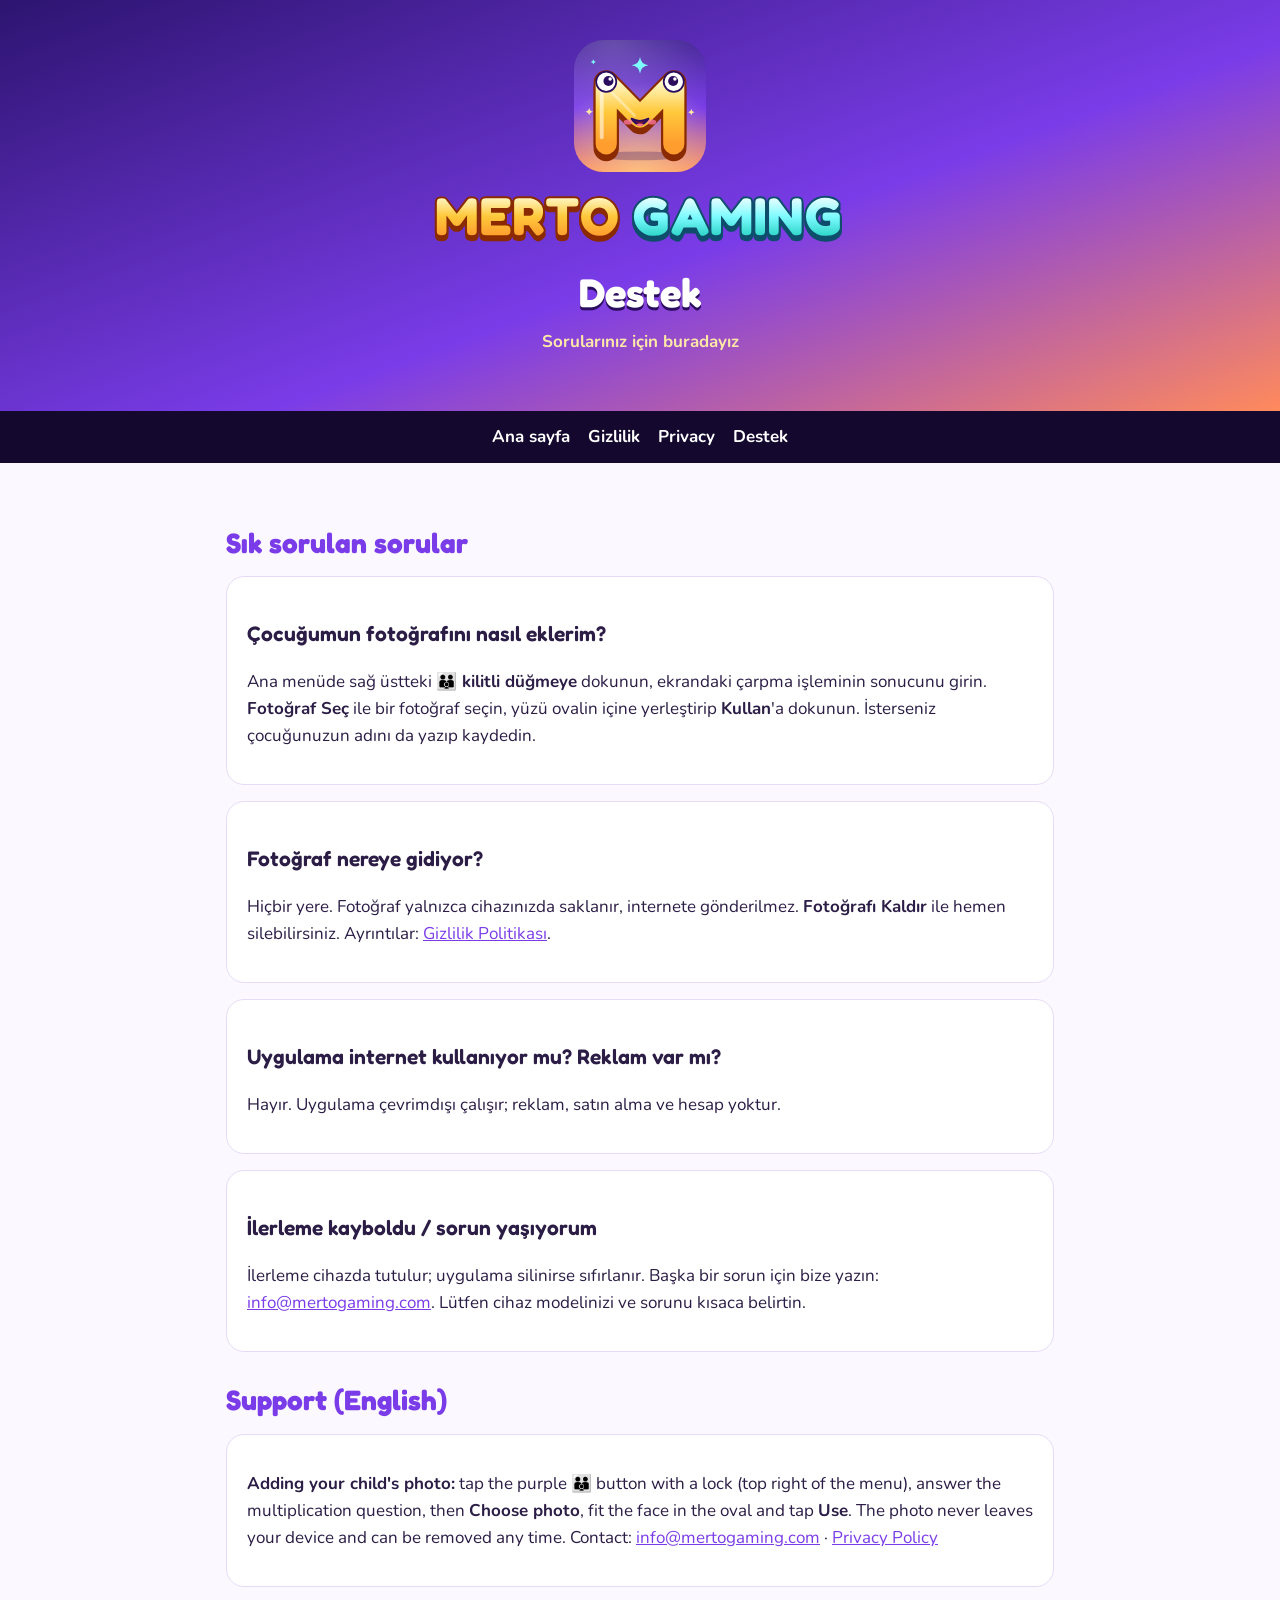
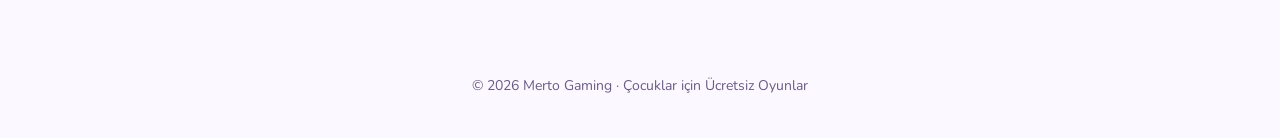
==== destek.html @ 096ff152 "Merto Gaming site: privacy policy (TR/EN), support and landing page Co-Authored-By: Claude Opus 5.5 " ====
<!doctype html>
<html lang="tr">
<head>
<meta charset="utf-8">
<meta name="viewport" content="width=device-width, initial-scale=1">
<title>Destek – Merto Gaming</title>
<meta name="description" content="Merto Gaming destek ve sık sorulan sorular.">
<link rel="icon" href="img/favicon.png">
<link rel="apple-touch-icon" href="img/apple-touch-icon.png">
<link rel="stylesheet" href="site.css">
<script src="config.js"></script>
</head>
<body>
<header class="hero">
  <a href="index.html"><img src="img/mark.svg" alt="" width="132" height="132" style="width:132px;height:132px;display:block;margin:0 auto 10px"></a>
  <img class="logo" src="img/wordmark.svg" alt="Merto Gaming">
  <h1>Destek</h1>
  <p>Sorularınız için buradayız</p>
</header>
<nav class="nav">
  <a href="index.html">Ana sayfa</a><a href="gizlilik.html">Gizlilik</a><a href="privacy.html">Privacy</a><a href="destek.html">Destek</a>
</nav>
<main>

<h2>Sık sorulan sorular</h2>
<div class="card"><h3>Çocuğumun fotoğrafını nasıl eklerim?</h3>
<p>Ana menüde sağ üstteki <b>👪 kilitli düğmeye</b> dokunun, ekrandaki çarpma işleminin sonucunu girin. <b>Fotoğraf Seç</b> ile bir fotoğraf seçin, yüzü ovalin içine yerleştirip <b>Kullan</b>'a dokunun. İsterseniz çocuğunuzun adını da yazıp kaydedin.</p></div>
<div class="card"><h3>Fotoğraf nereye gidiyor?</h3>
<p>Hiçbir yere. Fotoğraf yalnızca cihazınızda saklanır, internete gönderilmez. <b>Fotoğrafı Kaldır</b> ile hemen silebilirsiniz. Ayrıntılar: <a href="gizlilik.html">Gizlilik Politikası</a>.</p></div>
<div class="card"><h3>Uygulama internet kullanıyor mu? Reklam var mı?</h3>
<p>Hayır. Uygulama çevrimdışı çalışır; reklam, satın alma ve hesap yoktur.</p></div>
<div class="card"><h3>İlerleme kayboldu / sorun yaşıyorum</h3>
<p>İlerleme cihazda tutulur; uygulama silinirse sıfırlanır. Başka bir sorun için bize yazın: <a data-email href="#">e-posta</a>. Lütfen cihaz modelinizi ve sorunu kısaca belirtin.</p></div>
<h2>Support (English)</h2>
<div class="card"><p><b>Adding your child's photo:</b> tap the purple 👪 button with a lock (top right of the menu), answer the multiplication question, then <b>Choose photo</b>, fit the face in the oval and tap <b>Use</b>. The photo never leaves your device and can be removed any time. Contact: <a data-email href="#">e-mail</a> · <a href="privacy.html">Privacy Policy</a></p></div>
</main>
<footer>© 2026 Merto Gaming · <span>Çocuklar için Ücretsiz Oyunlar</span></footer>
</body>
</html>
---- site.css ----
/* Başlıklar: Fredoka TR (Fredoka + Türkçe ğ Ğ ş Ş İ) — uygulamayla aynı yazı tipi */
@font-face{font-family:'Fredoka TR';font-weight:300 700;font-display:swap;src:url(fonts/fredoka-tr.woff2) format('woff2')}
@font-face{font-family:'Nunito';font-weight:200 1000;font-display:swap;src:url(fonts/nunito-latin.woff2) format('woff2');unicode-range:U+0000-00FF,U+0131,U+2000-206F,U+20AC,U+2122}
@font-face{font-family:'Nunito';font-weight:200 1000;font-display:swap;src:url(fonts/nunito-latin-ext.woff2) format('woff2');unicode-range:U+0100-02AF,U+1E00-1EFF}
:root{--night:#14082e;--purple:#2d1470;--violet:#7a3ce8;--sunset:#ff8a5c;--sun:#ffc93b;--cyan:#7dfbff;--ink:#2a0d5e;--paper:#fbf8ff;--text:#2b1d45;--muted:#6b5c85;--card:#ffffff;--line:#e6dcf7}
@media (prefers-color-scheme:dark){:root{--paper:#120a28;--text:#efe8ff;--muted:#b9acd6;--card:#1d1240;--line:#33255e}}
*{box-sizing:border-box}
body{margin:0;font-family:Nunito,system-ui,sans-serif;font-size:17px;line-height:1.6;color:var(--text);background:var(--paper)}
a{color:var(--violet)}
@media (prefers-color-scheme:dark){a{color:#c3a6ff}}
.hero{background:linear-gradient(160deg,#2d1470 0%,#7a3ce8 58%,#ff8a5c 100%);color:#fff;text-align:center;padding:40px 16px 56px}
.hero img.logo{width:min(420px,86vw);height:auto;display:block;margin:0 auto}
.hero h1{font-family:'Fredoka TR',Nunito,sans-serif;font-weight:700;font-size:clamp(26px,5vw,40px);margin:12px 0 4px;text-shadow:0 3px 0 var(--ink)}
.hero p{margin:0 auto;max-width:640px;color:#ffe9a8;font-weight:700}
.nav{display:flex;gap:18px;justify-content:center;flex-wrap:wrap;padding:12px 16px;background:var(--night)}
.nav a{color:#fff;text-decoration:none;font-weight:700}
.nav a:hover{color:var(--sun)}
main{max-width:860px;margin:0 auto;padding:32px 16px 48px}
h2{font-family:'Fredoka TR',Nunito,sans-serif;font-weight:700;color:var(--violet);font-size:28px;margin:32px 0 8px;line-height:1.2}
@media (prefers-color-scheme:dark){h2{color:#c3a6ff}}
h3{font-family:'Fredoka TR',Nunito,sans-serif;font-weight:600;font-size:21px;margin:22px 0 4px}
.card{background:var(--card);border:1px solid var(--line);border-radius:18px;padding:18px 20px;margin:16px 0}
.ok{border-left:6px solid #3ec54e}
.grid{display:grid;grid-template-columns:repeat(auto-fit,minmax(220px,1fr));gap:14px}
.shots img{width:100%;height:auto;border-radius:14px;display:block;box-shadow:0 8px 24px rgba(20,8,46,.25)}
.badges{display:flex;gap:12px;justify-content:center;flex-wrap:wrap;margin-top:22px}
.badge{display:inline-block;background:#000;color:#fff;text-decoration:none;border-radius:12px;padding:10px 18px;font-weight:800}
.badge.soon{opacity:.55;pointer-events:none}
.badge.soon::after{content:' · yakında'}
footer{text-align:center;color:var(--muted);font-size:14px;padding:24px 16px 40px}
ul.check{list-style:none;padding:0}
ul.check li{padding-left:28px;position:relative;margin:6px 0}
ul.check li::before{content:'✔';position:absolute;left:0;color:#3ec54e;font-weight:900}
.small{font-size:14px;color:var(--muted)}
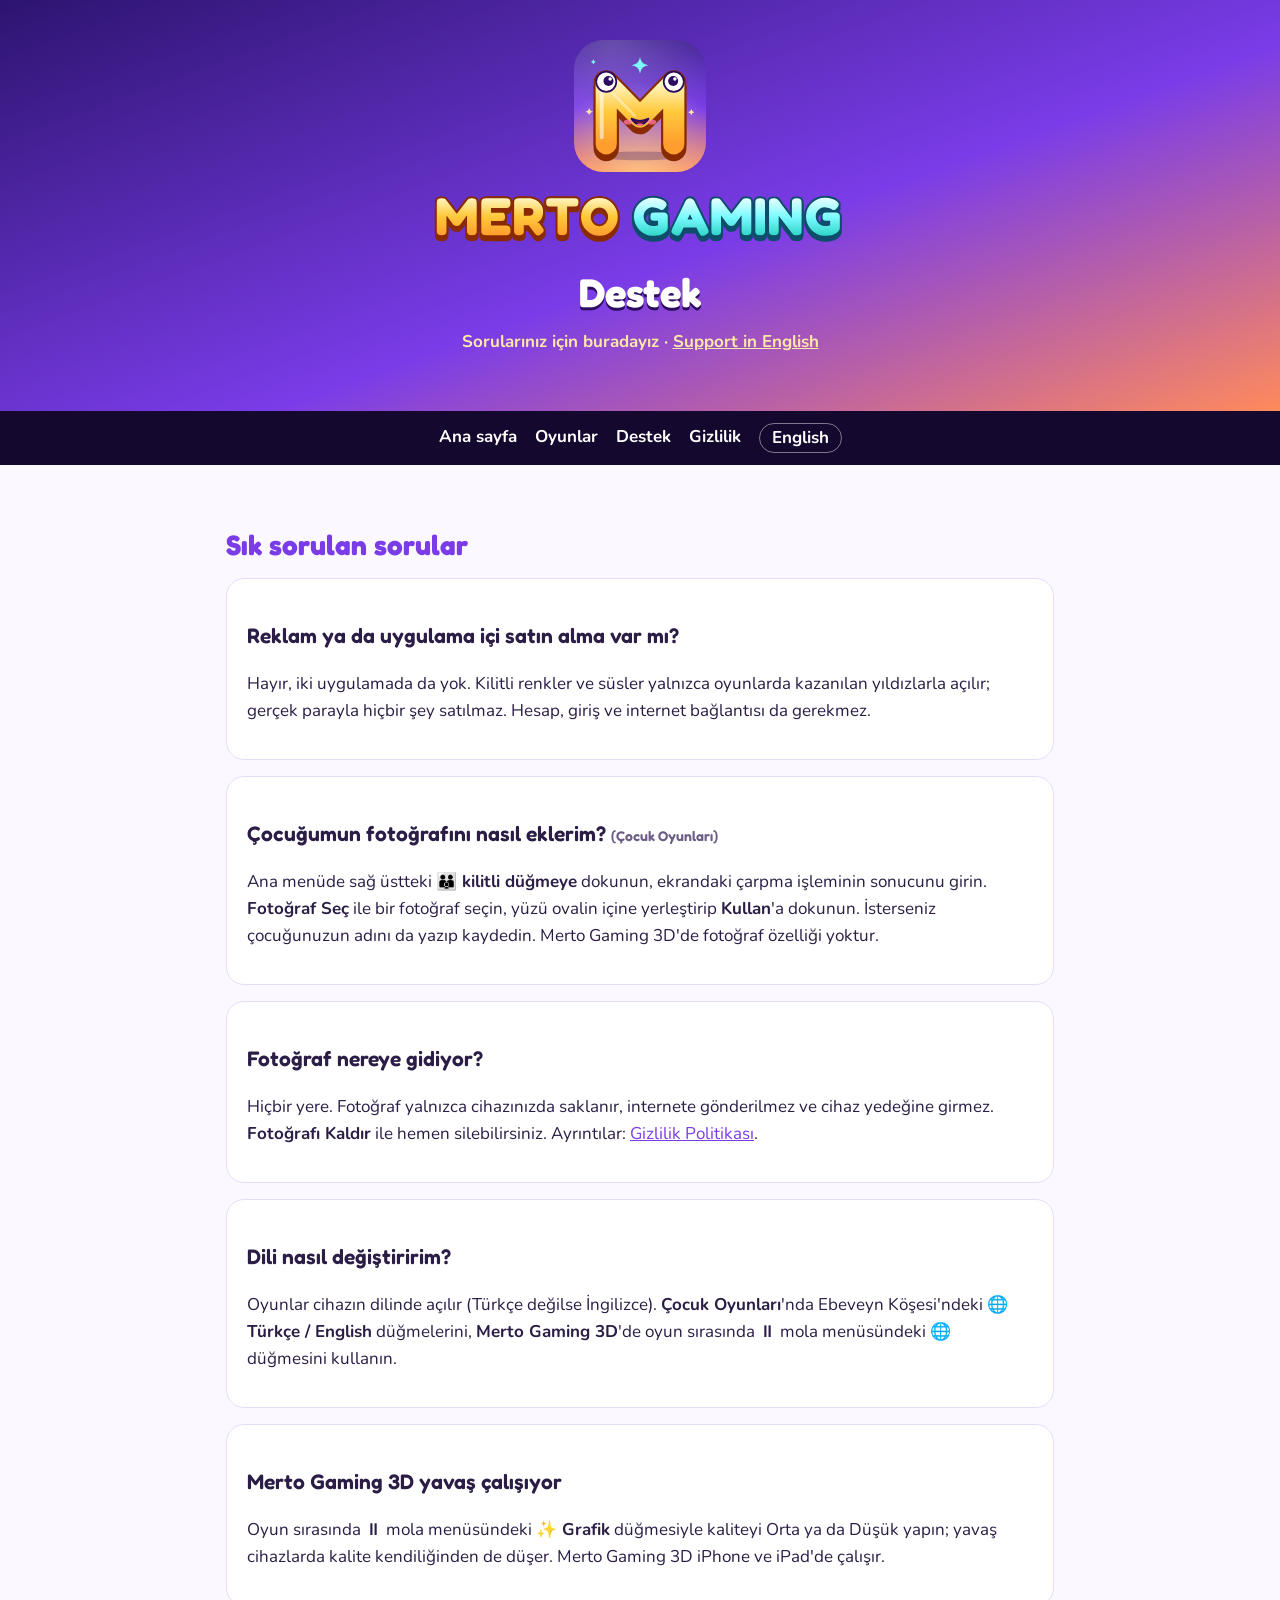
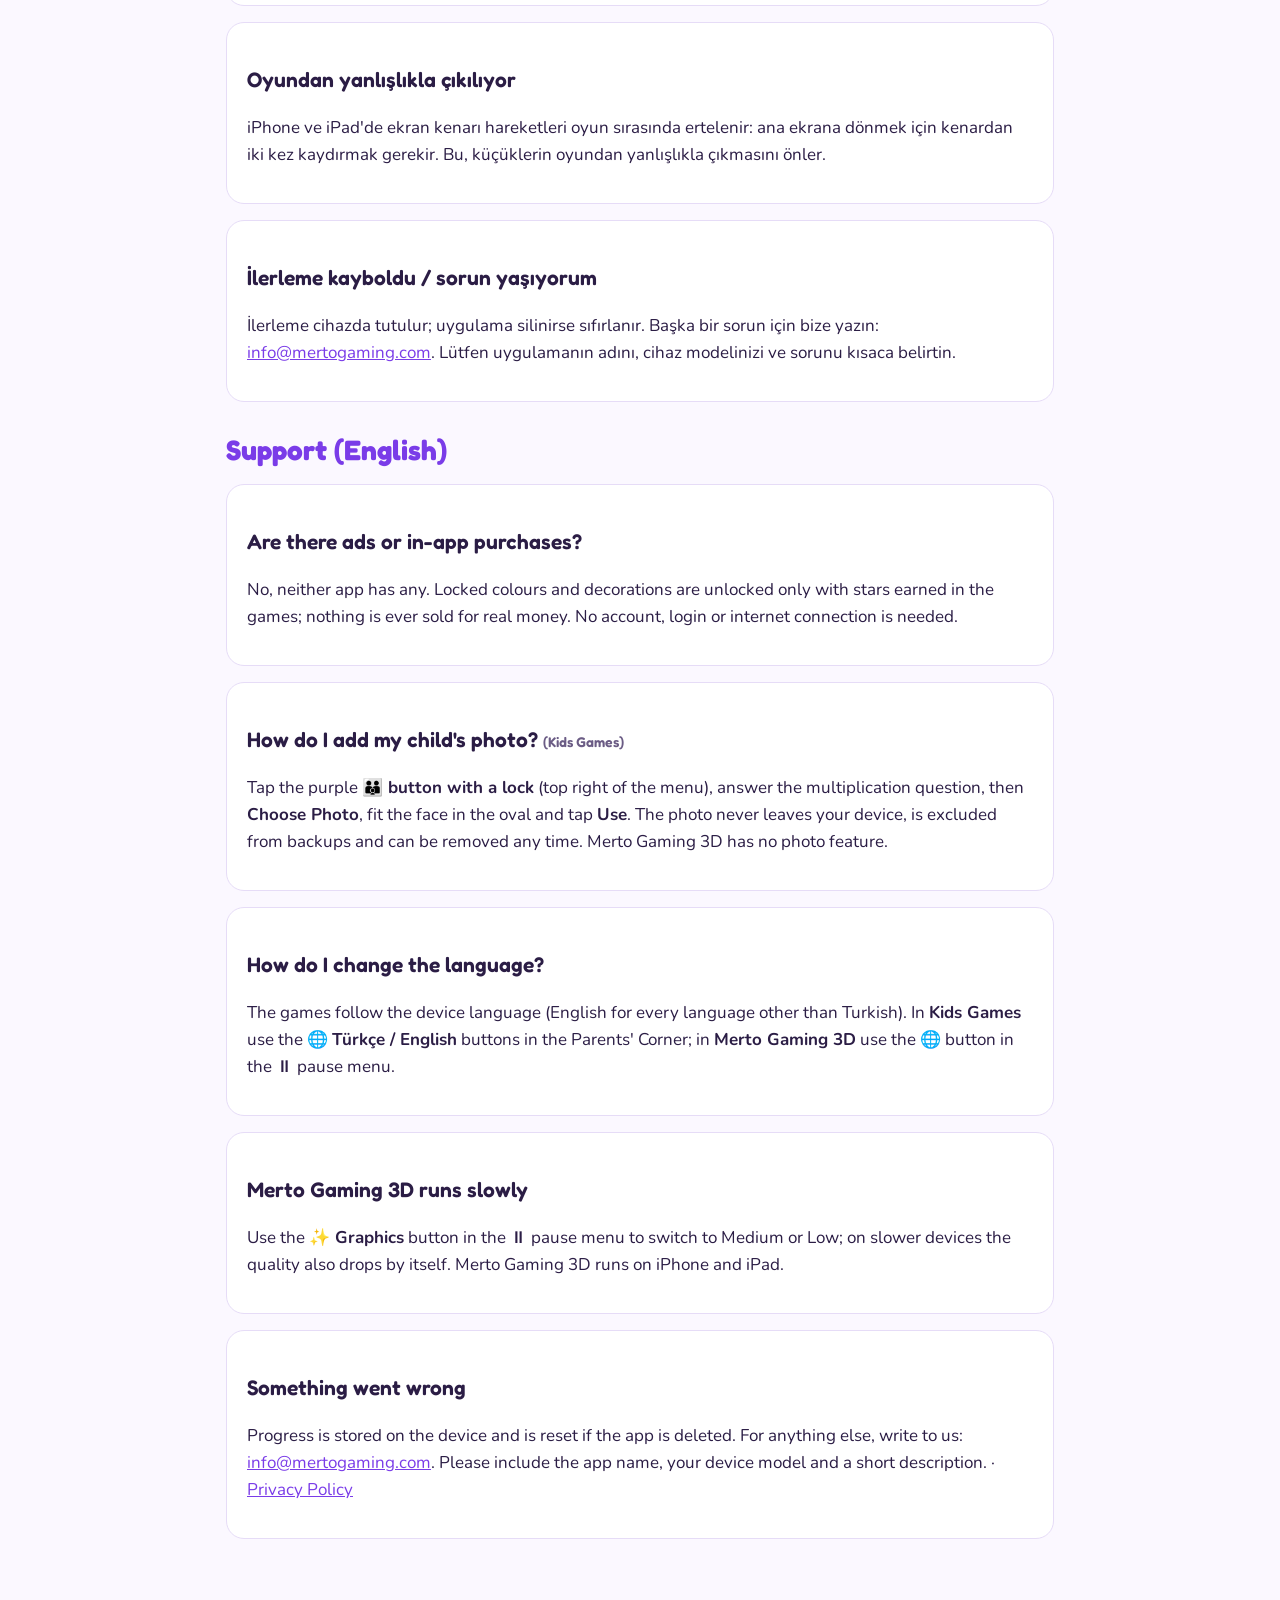
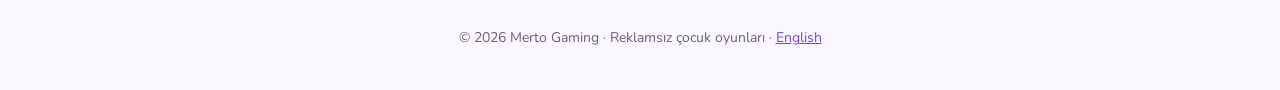
==== commit 98bd5d6e: "Games and mini games for both apps, English homepage, no price wording Co-Authored-By: Claude Opus 5" ====
--- a/destek.html
+++ b/destek.html
@@ -4,7 +4,7 @@
 <meta charset="utf-8">
 <meta name="viewport" content="width=device-width, initial-scale=1">
 <title>Destek – Merto Gaming</title>
-<meta name="description" content="Merto Gaming destek ve sık sorulan sorular.">
+<meta name="description" content="Merto Gaming: Çocuk Oyunları ve Merto Gaming 3D için destek ve sık sorulan sorular.">
 <link rel="icon" href="img/favicon.png">
 <link rel="apple-touch-icon" href="img/apple-touch-icon.png">
 <link rel="stylesheet" href="site.css">
@@ -12,28 +12,44 @@
 </head>
 <body>
 <header class="hero">
-  <a href="index.html"><img src="img/mark.svg" alt="" width="132" height="132" style="width:132px;height:132px;display:block;margin:0 auto 10px"></a>
+  <a href="index.html"><img src="img/mark.svg" alt="" width="132" height="132" class="mark"></a>
   <img class="logo" src="img/wordmark.svg" alt="Merto Gaming">
   <h1>Destek</h1>
-  <p>Sorularınız için buradayız</p>
+  <p>Sorularınız için buradayız · <a href="#english" style="color:#ffe9a8">Support in English</a></p>
 </header>
 <nav class="nav">
-  <a href="index.html">Ana sayfa</a><a href="gizlilik.html">Gizlilik</a><a href="privacy.html">Privacy</a><a href="destek.html">Destek</a>
+  <a href="index.html">Ana sayfa</a><a href="index.html#oyunlar">Oyunlar</a><a href="destek.html">Destek</a><a href="gizlilik.html">Gizlilik</a><a class="lang" href="en.html" hreflang="en">English</a>
 </nav>
 <main>
 
 <h2>Sık sorulan sorular</h2>
-<div class="card"><h3>Çocuğumun fotoğrafını nasıl eklerim?</h3>
-<p>Ana menüde sağ üstteki <b>👪 kilitli düğmeye</b> dokunun, ekrandaki çarpma işleminin sonucunu girin. <b>Fotoğraf Seç</b> ile bir fotoğraf seçin, yüzü ovalin içine yerleştirip <b>Kullan</b>'a dokunun. İsterseniz çocuğunuzun adını da yazıp kaydedin.</p></div>
+<div class="card"><h3>Reklam ya da uygulama içi satın alma var mı?</h3>
+<p>Hayır, iki uygulamada da yok. Kilitli renkler ve süsler yalnızca oyunlarda kazanılan yıldızlarla açılır; gerçek parayla hiçbir şey satılmaz. Hesap, giriş ve internet bağlantısı da gerekmez.</p></div>
+<div class="card"><h3>Çocuğumun fotoğrafını nasıl eklerim? <span class="small">(Çocuk Oyunları)</span></h3>
+<p>Ana menüde sağ üstteki <b>👪 kilitli düğmeye</b> dokunun, ekrandaki çarpma işleminin sonucunu girin. <b>Fotoğraf Seç</b> ile bir fotoğraf seçin, yüzü ovalin içine yerleştirip <b>Kullan</b>'a dokunun. İsterseniz çocuğunuzun adını da yazıp kaydedin. Merto Gaming 3D'de fotoğraf özelliği yoktur.</p></div>
 <div class="card"><h3>Fotoğraf nereye gidiyor?</h3>
-<p>Hiçbir yere. Fotoğraf yalnızca cihazınızda saklanır, internete gönderilmez. <b>Fotoğrafı Kaldır</b> ile hemen silebilirsiniz. Ayrıntılar: <a href="gizlilik.html">Gizlilik Politikası</a>.</p></div>
-<div class="card"><h3>Uygulama internet kullanıyor mu? Reklam var mı?</h3>
-<p>Hayır. Uygulama çevrimdışı çalışır; reklam, satın alma ve hesap yoktur.</p></div>
+<p>Hiçbir yere. Fotoğraf yalnızca cihazınızda saklanır, internete gönderilmez ve cihaz yedeğine girmez. <b>Fotoğrafı Kaldır</b> ile hemen silebilirsiniz. Ayrıntılar: <a href="gizlilik.html">Gizlilik Politikası</a>.</p></div>
+<div class="card"><h3>Dili nasıl değiştiririm?</h3>
+<p>Oyunlar cihazın dilinde açılır (Türkçe değilse İngilizce). <b>Çocuk Oyunları</b>'nda Ebeveyn Köşesi'ndeki 🌐 <b>Türkçe / English</b> düğmelerini, <b>Merto Gaming 3D</b>'de oyun sırasında ⏸ mola menüsündeki 🌐 düğmesini kullanın.</p></div>
+<div class="card"><h3>Merto Gaming 3D yavaş çalışıyor</h3>
+<p>Oyun sırasında ⏸ mola menüsündeki <b>✨ Grafik</b> düğmesiyle kaliteyi Orta ya da Düşük yapın; yavaş cihazlarda kalite kendiliğinden de düşer. Merto Gaming 3D iPhone ve iPad'de çalışır.</p></div>
+<div class="card"><h3>Oyundan yanlışlıkla çıkılıyor</h3>
+<p>iPhone ve iPad'de ekran kenarı hareketleri oyun sırasında ertelenir: ana ekrana dönmek için kenardan iki kez kaydırmak gerekir. Bu, küçüklerin oyundan yanlışlıkla çıkmasını önler.</p></div>
 <div class="card"><h3>İlerleme kayboldu / sorun yaşıyorum</h3>
-<p>İlerleme cihazda tutulur; uygulama silinirse sıfırlanır. Başka bir sorun için bize yazın: <a data-email href="#">e-posta</a>. Lütfen cihaz modelinizi ve sorunu kısaca belirtin.</p></div>
-<h2>Support (English)</h2>
-<div class="card"><p><b>Adding your child's photo:</b> tap the purple 👪 button with a lock (top right of the menu), answer the multiplication question, then <b>Choose photo</b>, fit the face in the oval and tap <b>Use</b>. The photo never leaves your device and can be removed any time. Contact: <a data-email href="#">e-mail</a> · <a href="privacy.html">Privacy Policy</a></p></div>
+<p>İlerleme cihazda tutulur; uygulama silinirse sıfırlanır. Başka bir sorun için bize yazın: <a data-email href="#">e-posta</a>. Lütfen uygulamanın adını, cihaz modelinizi ve sorunu kısaca belirtin.</p></div>
+
+<h2 id="english">Support (English)</h2>
+<div class="card"><h3>Are there ads or in-app purchases?</h3>
+<p>No, neither app has any. Locked colours and decorations are unlocked only with stars earned in the games; nothing is ever sold for real money. No account, login or internet connection is needed.</p></div>
+<div class="card"><h3>How do I add my child's photo? <span class="small">(Kids Games)</span></h3>
+<p>Tap the purple <b>👪 button with a lock</b> (top right of the menu), answer the multiplication question, then <b>Choose Photo</b>, fit the face in the oval and tap <b>Use</b>. The photo never leaves your device, is excluded from backups and can be removed any time. Merto Gaming 3D has no photo feature.</p></div>
+<div class="card"><h3>How do I change the language?</h3>
+<p>The games follow the device language (English for every language other than Turkish). In <b>Kids Games</b> use the 🌐 <b>Türkçe / English</b> buttons in the Parents' Corner; in <b>Merto Gaming 3D</b> use the 🌐 button in the ⏸ pause menu.</p></div>
+<div class="card"><h3>Merto Gaming 3D runs slowly</h3>
+<p>Use the <b>✨ Graphics</b> button in the ⏸ pause menu to switch to Medium or Low; on slower devices the quality also drops by itself. Merto Gaming 3D runs on iPhone and iPad.</p></div>
+<div class="card"><h3>Something went wrong</h3>
+<p>Progress is stored on the device and is reset if the app is deleted. For anything else, write to us: <a data-email href="#">e-mail</a>. Please include the app name, your device model and a short description. · <a href="privacy.html">Privacy Policy</a></p></div>
 </main>
-<footer>© 2026 Merto Gaming · <span>Çocuklar için Ücretsiz Oyunlar</span></footer>
+<footer>© 2026 Merto Gaming · <span>Reklamsız çocuk oyunları</span> · <a href="en.html">English</a></footer>
 </body>
 </html>
--- a/site.css
+++ b/site.css
@@ -27,8 +27,38 @@
 .badge{display:inline-block;background:#000;color:#fff;text-decoration:none;border-radius:12px;padding:10px 18px;font-weight:800}
 .badge.soon{opacity:.55;pointer-events:none}
 .badge.soon::after{content:' · yakında'}
+:lang(en) .badge.soon::after{content:' · coming soon'}
 footer{text-align:center;color:var(--muted);font-size:14px;padding:24px 16px 40px}
 ul.check{list-style:none;padding:0}
 ul.check li{padding-left:28px;position:relative;margin:6px 0}
 ul.check li::before{content:'✔';position:absolute;left:0;color:#3ec54e;font-weight:900}
 .small{font-size:14px;color:var(--muted)}
+
+/* ana sayfa: uygulama kartları, sözler, oyun kartları (tools/build_site.py) */
+.hero .mark{width:132px;height:132px;display:block;margin:0 auto 10px}
+.nav a.lang{border:1px solid rgba(255,255,255,.45);border-radius:999px;padding:0 12px}
+section{scroll-margin-top:12px}
+.apps{display:grid;grid-template-columns:repeat(auto-fit,minmax(300px,1fr));gap:16px;margin:18px 0}
+.app-card{display:flex;gap:16px;align-items:flex-start;background:var(--card);border:1px solid var(--line);border-radius:20px;padding:18px}
+.app-card h3{margin:0 0 4px}
+.app-card p{margin:4px 0}
+.app-icon{width:96px;height:96px;border-radius:22px;flex:none;box-shadow:0 6px 16px rgba(20,8,46,.25)}
+.tag{display:inline-block;font-size:13px;font-weight:800;color:#fff;background:linear-gradient(180deg,#ff6b8b,#e8384f);border-radius:999px;padding:1px 9px;vertical-align:3px}
+.more{font-weight:800;text-decoration:none}
+.badges.left{justify-content:flex-start;margin-top:10px}
+.badges.left .badge{font-size:14px;padding:7px 14px}
+.promises{display:grid;grid-template-columns:repeat(auto-fit,minmax(190px,1fr));gap:12px;margin:8px 0 8px}
+.promise{background:var(--card);border:1px solid var(--line);border-left:6px solid #3ec54e;border-radius:16px;padding:14px 16px;display:flex;flex-direction:column;gap:2px}
+.promise .pi{font-size:26px;line-height:1}
+.promise b{font-family:'Fredoka TR',Nunito,sans-serif;font-size:19px}
+.promise span:last-child{font-size:15px;color:var(--muted);line-height:1.45}
+.h-icon{width:40px;height:40px;border-radius:10px;vertical-align:-8px;margin-right:4px}
+h3.sub{margin-top:28px}
+.games{display:grid;grid-template-columns:repeat(auto-fill,minmax(250px,1fr));gap:16px;margin:16px 0}
+.game{background:var(--card);border:1px solid var(--line);border-radius:18px;overflow:hidden;display:flex;flex-direction:column}
+.game img{width:100%;height:auto;aspect-ratio:1311/603;object-fit:cover;display:block;background:var(--night)}
+.game-body{padding:12px 16px 14px}
+.game-body h3{margin:2px 0 4px;font-size:20px}
+.game-body p{margin:4px 0;font-size:15.5px;line-height:1.5}
+.game-body .ctl{font-size:14px;color:var(--muted)}
+@media (max-width:520px){.app-card{flex-direction:column}.app-icon{width:80px;height:80px}}
